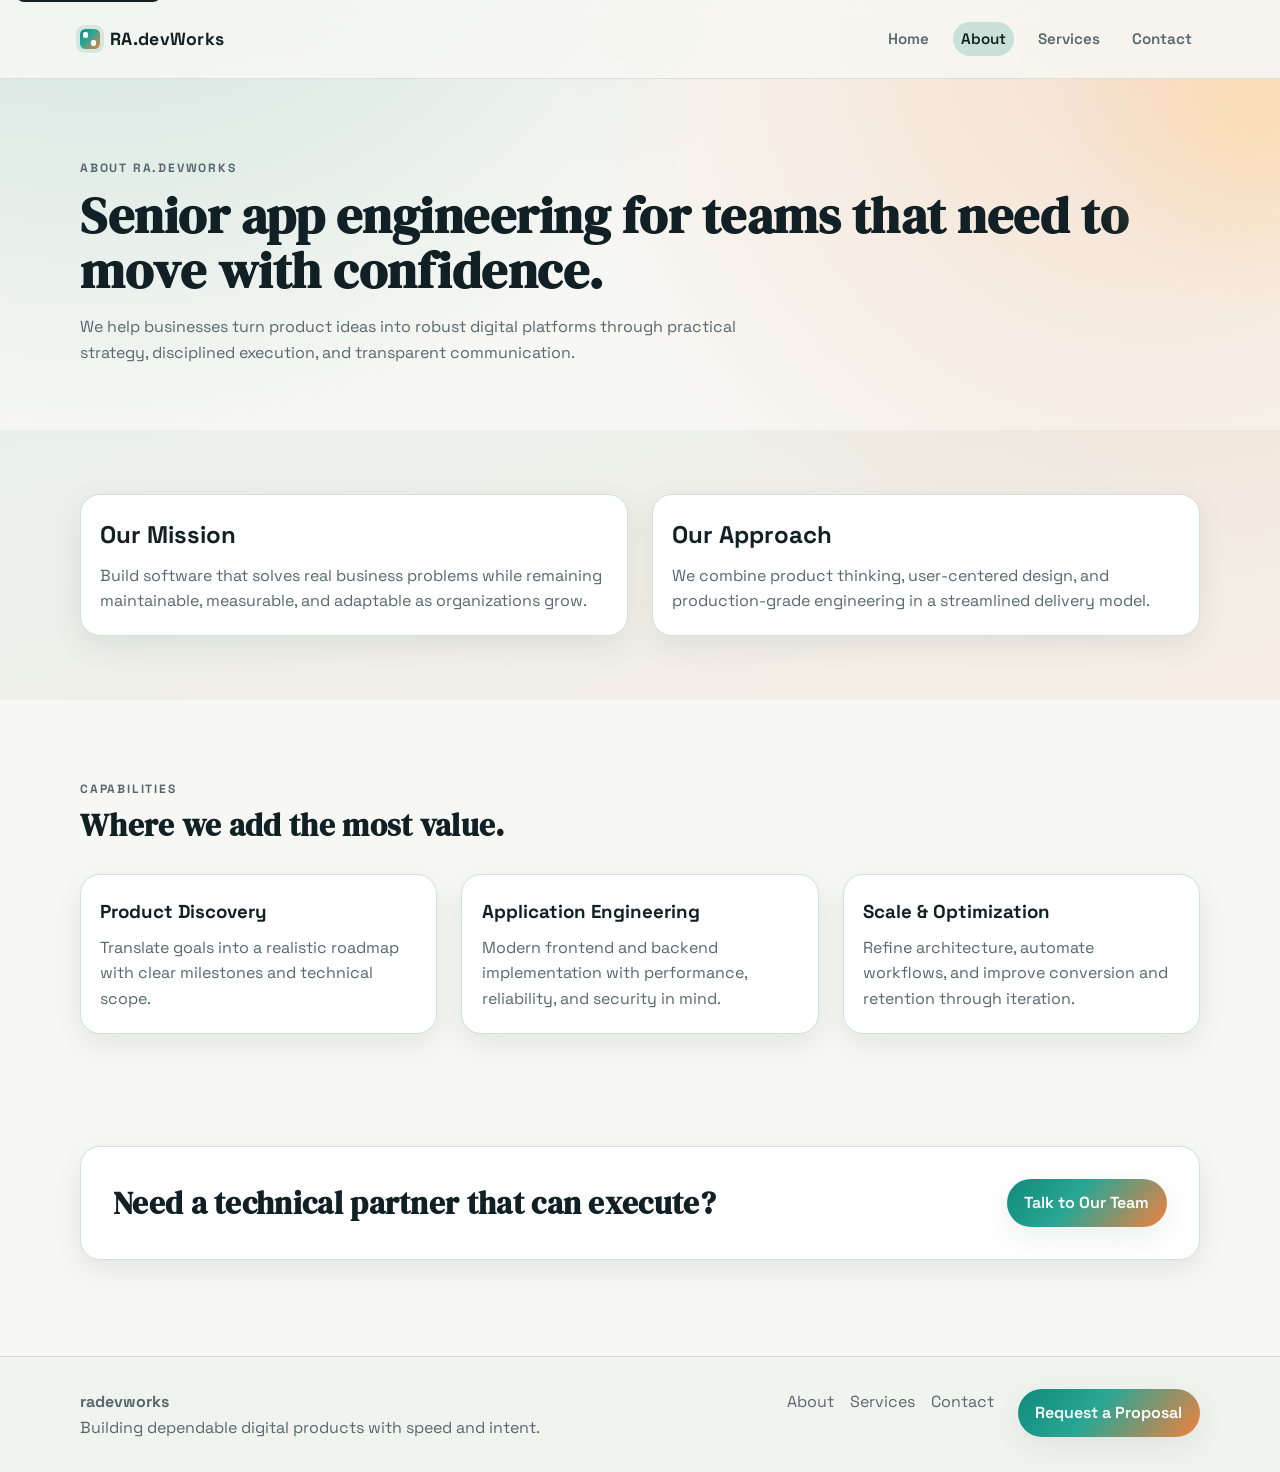
==== about.html @ 03292ce5 "Initial commit for RA.devWorks website" ====
<!doctype html>
<html lang="en">
  <head>
    <meta charset="UTF-8" />
    <meta name="viewport" content="width=device-width, initial-scale=1.0" />
    <meta
      name="description"
      content="Learn how RAdevWorks helps teams build and launch scalable digital products."
    />
    <title>About | RA.devWorks</title>
    <link rel="preconnect" href="https://fonts.googleapis.com" />
    <link rel="preconnect" href="https://fonts.gstatic.com" crossorigin />
    <link
      href="https://fonts.googleapis.com/css2?family=Space+Grotesk:wght@400;500;600;700&family=DM+Serif+Display:ital@0;1&display=swap"
      rel="stylesheet"
    />
    <link rel="stylesheet" href="styles.css" />
  </head>
  <body>
    <a class="skip-link" href="#main-content">Skip to content</a>

    <header class="site-header">
      <div class="container header-inner">
        <a href="index.html" class="brand" aria-label="RA.devWorks home">
          <span class="brand-icon" aria-hidden="true"></span>
          <span class="brand-text">RA.devWorks</span>
        </a>
        <button
          class="menu-toggle"
          aria-expanded="false"
          aria-controls="site-nav"
          aria-label="Toggle navigation"
        >
          <span></span>
          <span></span>
        </button>
        <nav id="site-nav" class="site-nav" aria-label="Main navigation">
          <a href="index.html" data-nav="index">Home</a>
          <a href="about.html" data-nav="about">About</a>
          <a href="services.html" data-nav="services">Services</a>
          <a href="contact.html" data-nav="contact">Contact</a>
        </nav>
      </div>
    </header>

    <main id="main-content">
      <section class="section hero hero-short">
        <div class="container">
          <div class="section-heading reveal">
            <p class="eyebrow">About RA.devWorks</p>
            <h1>
              Senior app engineering for teams that need to move with
              confidence.
            </h1>
            <p>
              We help businesses turn product ideas into robust digital
              platforms through practical strategy, disciplined execution, and
              transparent communication.
            </p>
          </div>
        </div>
      </section>

      <section class="section section-alt">
        <div class="container two-col">
          <article class="card reveal">
            <h2>Our Mission</h2>
            <p>
              Build software that solves real business problems while remaining
              maintainable, measurable, and adaptable as organizations grow.
            </p>
          </article>
          <article class="card reveal">
            <h2>Our Approach</h2>
            <p>
              We combine product thinking, user-centered design, and
              production-grade engineering in a streamlined delivery model.
            </p>
          </article>
        </div>
      </section>

      <section class="section">
        <div class="container">
          <div class="section-heading reveal">
            <p class="eyebrow">Capabilities</p>
            <h2>Where we add the most value.</h2>
          </div>
          <div class="card-grid">
            <article class="card reveal">
              <h3>Product Discovery</h3>
              <p>
                Translate goals into a realistic roadmap with clear milestones
                and technical scope.
              </p>
            </article>
            <article class="card reveal">
              <h3>Application Engineering</h3>
              <p>
                Modern frontend and backend implementation with performance,
                reliability, and security in mind.
              </p>
            </article>
            <article class="card reveal">
              <h3>Scale & Optimization</h3>
              <p>
                Refine architecture, automate workflows, and improve conversion
                and retention through iteration.
              </p>
            </article>
          </div>
        </div>
      </section>

      <section class="section section-accent">
        <div class="container cta-panel reveal">
          <h2>Need a technical partner that can execute?</h2>
          <a class="btn btn-primary" href="contact.html">Talk to Our Team</a>
        </div>
      </section>
    </main>

    <footer class="site-footer">
      <div class="container footer-grid">
        <div>
          <p class="footer-brand">radevworks</p>
          <p>Building dependable digital products with speed and intent.</p>
        </div>
        <nav aria-label="Footer">
          <a href="about.html">About</a>
          <a href="services.html">Services</a>
          <a href="contact.html">Contact</a>
        </nav>
        <a class="btn btn-primary footer-cta" href="contact.html"
          >Request a Proposal</a
        >
      </div>
    </footer>

    <script src="main.js"></script>
  </body>
</html>
---- styles.css ----
:root {
  --bg: #f7f7f3;
  --surface: #ffffff;
  --surface-soft: #eef5f3;
  --text: #102024;
  --muted: #55686f;
  --line: #d3dfdc;
  --brand-1: #0f8a7b;
  --brand-2: #f27f3d;
  --brand-3: #ffd58f;
  --brand-gradient: linear-gradient(130deg, #0f8a7b 0%, #29a695 42%, #f27f3d 100%);
  --display: "DM Serif Display", Georgia, serif;
  --body: "Space Grotesk", "Trebuchet MS", sans-serif;
  --radius-lg: 20px;
  --radius-md: 14px;
  --radius-sm: 10px;
  --shadow-soft: 0 10px 30px rgba(16, 32, 36, 0.08);
  --shadow-strong: 0 18px 46px rgba(16, 32, 36, 0.14);
  --max-width: 1120px;
  --space-1: 0.5rem;
  --space-2: 0.75rem;
  --space-3: 1rem;
  --space-4: 1.5rem;
  --space-5: 2rem;
  --space-6: 3rem;
  --space-7: 4rem;
  --space-8: 6rem;
  --ease: 240ms ease;
}

*,
*::before,
*::after {
  box-sizing: border-box;
}

html {
  scroll-behavior: smooth;
}

body {
  margin: 0;
  font-family: var(--body);
  color: var(--text);
  background: radial-gradient(circle at 8% -20%, rgba(15, 138, 123, 0.23), transparent 35%),
    radial-gradient(circle at 90% 2%, rgba(242, 127, 61, 0.2), transparent 32%),
    var(--bg);
  line-height: 1.6;
}

img {
  max-width: 100%;
  display: block;
}

a {
  color: inherit;
  text-decoration: none;
}

.container {
  width: min(100% - 2rem, var(--max-width));
  margin-inline: auto;
}

.skip-link {
  position: absolute;
  left: 1rem;
  top: -40px;
  background: var(--text);
  color: #fff;
  padding: 0.5rem 0.75rem;
  border-radius: 8px;
  z-index: 1000;
}

.skip-link:focus-visible {
  top: 12px;
}

.site-header {
  position: sticky;
  top: 0;
  z-index: 100;
  backdrop-filter: blur(8px);
  background-color: rgba(247, 247, 243, 0.86);
  border-bottom: 1px solid rgba(16, 32, 36, 0.1);
}

.header-inner {
  min-height: 78px;
  display: flex;
  align-items: center;
  justify-content: space-between;
  gap: var(--space-4);
}

.brand {
  display: inline-flex;
  align-items: center;
  gap: 0.65rem;
  font-weight: 700;
  letter-spacing: 0.02em;
}

.brand-icon {
  position: relative;
  width: 1.22rem;
  aspect-ratio: 1;
  border-radius: 0.34rem;
  background: var(--brand-gradient);
  box-shadow: 0 0 0 4px rgba(15, 138, 123, 0.15);
}

.brand-icon::before,
.brand-icon::after {
  content: "";
  position: absolute;
  width: 0.34rem;
  height: 0.34rem;
  border-radius: 0.12rem;
  background: #ffffff;
}

.brand-icon::before {
  left: 0.19rem;
  top: 0.19rem;
}

.brand-icon::after {
  right: 0.19rem;
  bottom: 0.19rem;
}

.brand-text {
  font-size: 1.1rem;
}

.site-nav {
  display: flex;
  align-items: center;
  gap: var(--space-3);
}

.site-nav a {
  font-weight: 600;
  font-size: 0.95rem;
  color: var(--muted);
  padding: 0.3rem 0.5rem;
  border-radius: 999px;
  transition: color var(--ease), background-color var(--ease);
}

.site-nav a:hover,
.site-nav a:focus-visible {
  color: var(--text);
  background: rgba(15, 138, 123, 0.12);
}

.site-nav a.active {
  color: var(--text);
  background: rgba(15, 138, 123, 0.2);
}

.menu-toggle {
  display: none;
  border: 1px solid var(--line);
  background: var(--surface);
  padding: 0.55rem 0.65rem;
  border-radius: var(--radius-sm);
  align-items: center;
  justify-content: center;
  flex-direction: column;
  gap: 5px;
}

.menu-toggle span {
  width: 18px;
  height: 2px;
  background: var(--text);
  border-radius: 2px;
}

.section {
  padding-block: var(--space-7);
}

.hero {
  position: relative;
  overflow: clip;
}

.hero::after {
  content: "";
  position: absolute;
  width: 450px;
  height: 450px;
  right: -210px;
  top: -200px;
  background: radial-gradient(circle at center, rgba(255, 213, 143, 0.48), transparent 65%);
  pointer-events: none;
}

.hero-grid {
  display: grid;
  gap: var(--space-5);
  align-items: center;
}

.hero-short {
  padding-block-end: var(--space-5);
}

.hero-copy h1,
.section-heading h1,
.section-heading h2,
.cta-panel h2 {
  margin: 0;
  font-family: var(--display);
  line-height: 1.08;
  letter-spacing: 0.01em;
}

.hero-copy h1 {
  font-size: clamp(2.1rem, 5vw, 4.2rem);
}

.section-heading h1 {
  font-size: clamp(1.85rem, 4vw, 3.2rem);
}

.section-heading h2,
.cta-panel h2 {
  font-size: clamp(1.45rem, 2.4vw, 2.3rem);
}

.hero-text,
.section-heading p {
  margin-top: 1rem;
  color: var(--muted);
  max-width: 66ch;
}

.eyebrow {
  margin: 0 0 0.6rem 0;
  text-transform: uppercase;
  letter-spacing: 0.15em;
  font-weight: 700;
  font-size: 0.75rem;
  color: #0d6f63;
}

.hero-actions {
  margin-top: var(--space-5);
  display: flex;
  flex-wrap: wrap;
  gap: var(--space-3);
}

.btn {
  display: inline-flex;
  align-items: center;
  justify-content: center;
  min-height: 44px;
  padding: 0.7rem 1.1rem;
  border-radius: 999px;
  font-weight: 600;
  border: 0;
  cursor: pointer;
  transition: transform var(--ease), box-shadow var(--ease), opacity var(--ease);
}

.btn:hover,
.btn:focus-visible {
  transform: translateY(-2px);
}

.btn-primary {
  color: #fff;
  background: var(--brand-gradient);
  box-shadow: var(--shadow-soft);
}

.btn-secondary {
  background: var(--surface);
  border: 1px solid var(--line);
}

.hero-panel {
  background: var(--surface);
  border: 1px solid var(--line);
  border-radius: var(--radius-lg);
  padding: var(--space-5);
  box-shadow: var(--shadow-soft);
}

.panel-title {
  margin: 0;
  font-weight: 700;
}

.metric-list {
  list-style: none;
  margin: 1.2rem 0 0;
  padding: 0;
  display: grid;
  gap: 1rem;
}

.metric-list li {
  display: flex;
  flex-direction: column;
  gap: 0.15rem;
}

.metric-list strong {
  font-size: 1.5rem;
  line-height: 1;
}

.metric-list span {
  color: var(--muted);
  font-size: 0.9rem;
}

.section-alt {
  background: linear-gradient(160deg, rgba(15, 138, 123, 0.06), rgba(242, 127, 61, 0.08));
}

.section-accent {
  padding-block: var(--space-6);
}

.section-heading {
  margin-bottom: var(--space-5);
}

.card-grid {
  display: grid;
  gap: var(--space-4);
  grid-template-columns: repeat(auto-fit, minmax(220px, 1fr));
}

.card,
.service-card {
  background: var(--surface);
  border: 1px solid var(--line);
  border-radius: var(--radius-lg);
  padding: 1.35rem 1.2rem;
  box-shadow: var(--shadow-soft);
}

.card h3,
.service-card h2,
.card h2 {
  margin: 0 0 0.5rem;
}

.card p,
.service-card p {
  margin: 0;
  color: var(--muted);
}

.two-col {
  display: grid;
  gap: var(--space-4);
}

.process-list {
  margin: 0;
  padding-left: 1.2rem;
  display: grid;
  gap: 0.85rem;
}

.process-list li {
  padding: 0.65rem 0.85rem;
  background: var(--surface);
  border: 1px solid var(--line);
  border-radius: var(--radius-md);
}

.trust-strip {
  background: var(--brand-gradient);
  color: #fff;
  border-radius: var(--radius-lg);
  padding: var(--space-4) var(--space-5);
  font-size: 1.08rem;
  font-weight: 600;
  box-shadow: var(--shadow-strong);
}

.trust-strip p {
  margin: 0;
}

.service-grid {
  display: grid;
  gap: var(--space-4);
  grid-template-columns: repeat(auto-fit, minmax(240px, 1fr));
}

.service-card ul {
  margin: 0.9rem 0 0;
  padding-left: 1.1rem;
  color: var(--muted);
}

.service-card li + li {
  margin-top: 0.4rem;
}

.cta-panel {
  background: var(--surface);
  border: 1px solid var(--line);
  border-radius: var(--radius-lg);
  padding: var(--space-5);
  box-shadow: var(--shadow-soft);
  display: flex;
  align-items: center;
  justify-content: space-between;
  gap: var(--space-4);
  flex-wrap: wrap;
}

.contact-layout {
  display: grid;
  gap: var(--space-4);
}

form {
  display: grid;
  gap: var(--space-3);
}

.field {
  display: grid;
  gap: 0.45rem;
}

label {
  font-weight: 600;
}

input,
textarea,
select {
  width: 100%;
  font: inherit;
  color: var(--text);
  border: 1px solid var(--line);
  border-radius: var(--radius-sm);
  padding: 0.7rem 0.85rem;
  background: var(--surface);
}

textarea {
  resize: vertical;
  min-height: 130px;
}

input:focus-visible,
textarea:focus-visible,
select:focus-visible,
.btn:focus-visible,
.menu-toggle:focus-visible,
.site-nav a:focus-visible {
  outline: 3px solid rgba(15, 138, 123, 0.36);
  outline-offset: 2px;
}

.field-error {
  margin: 0;
  min-height: 1.15rem;
  color: #b93d2d;
  font-size: 0.88rem;
}

.input-error {
  border-color: #b93d2d;
}

.form-status {
  margin: 0;
  min-height: 1.4rem;
  font-weight: 600;
}

.form-status.success {
  color: #106b35;
}

.contact-tips {
  margin-top: 0.8rem;
  padding-left: 1.2rem;
  color: var(--muted);
}

.contact-tips li + li {
  margin-top: 0.45rem;
}

.site-footer {
  border-top: 1px solid rgba(16, 32, 36, 0.12);
  margin-top: var(--space-6);
  padding-block: var(--space-5);
  background: #f1f3ef;
}

.footer-grid {
  display: grid;
  gap: var(--space-4);
  align-items: start;
}

.footer-brand {
  margin: 0 0 0.45rem;
  font-weight: 700;
}

.site-footer p {
  margin: 0;
  color: var(--muted);
}

.site-footer nav {
  display: flex;
  flex-wrap: wrap;
  gap: var(--space-3);
}

.site-footer nav a {
  color: var(--muted);
}

.site-footer nav a:hover,
.site-footer nav a:focus-visible {
  color: var(--text);
}

.reveal {
  opacity: 0;
  transform: translateY(14px);
  transition: opacity 520ms ease, transform 520ms ease;
}

.reveal.visible {
  opacity: 1;
  transform: translateY(0);
}

@media (min-width: 760px) {
  .hero-grid {
    grid-template-columns: 1.3fr 0.9fr;
  }

  .two-col {
    grid-template-columns: repeat(2, minmax(0, 1fr));
  }

  .footer-grid {
    grid-template-columns: 1.3fr auto auto;
    justify-content: space-between;
  }

  .contact-layout {
    grid-template-columns: 1.25fr 0.75fr;
  }
}

@media (max-width: 759px) {
  .menu-toggle {
    display: inline-flex;
  }

  .site-nav {
    position: absolute;
    top: 78px;
    left: 0;
    right: 0;
    background: var(--surface);
    border-bottom: 1px solid var(--line);
    box-shadow: var(--shadow-soft);
    display: none;
    flex-direction: column;
    align-items: flex-start;
    padding: 1rem;
  }

  .site-nav.open {
    display: flex;
  }

  .site-nav a {
    width: 100%;
    padding: 0.55rem 0.5rem;
  }
}

@media (prefers-reduced-motion: reduce) {
  html {
    scroll-behavior: auto;
  }

  *,
  *::before,
  *::after {
    transition: none !important;
    animation: none !important;
  }

  .reveal {
    opacity: 1;
    transform: none;
  }
}
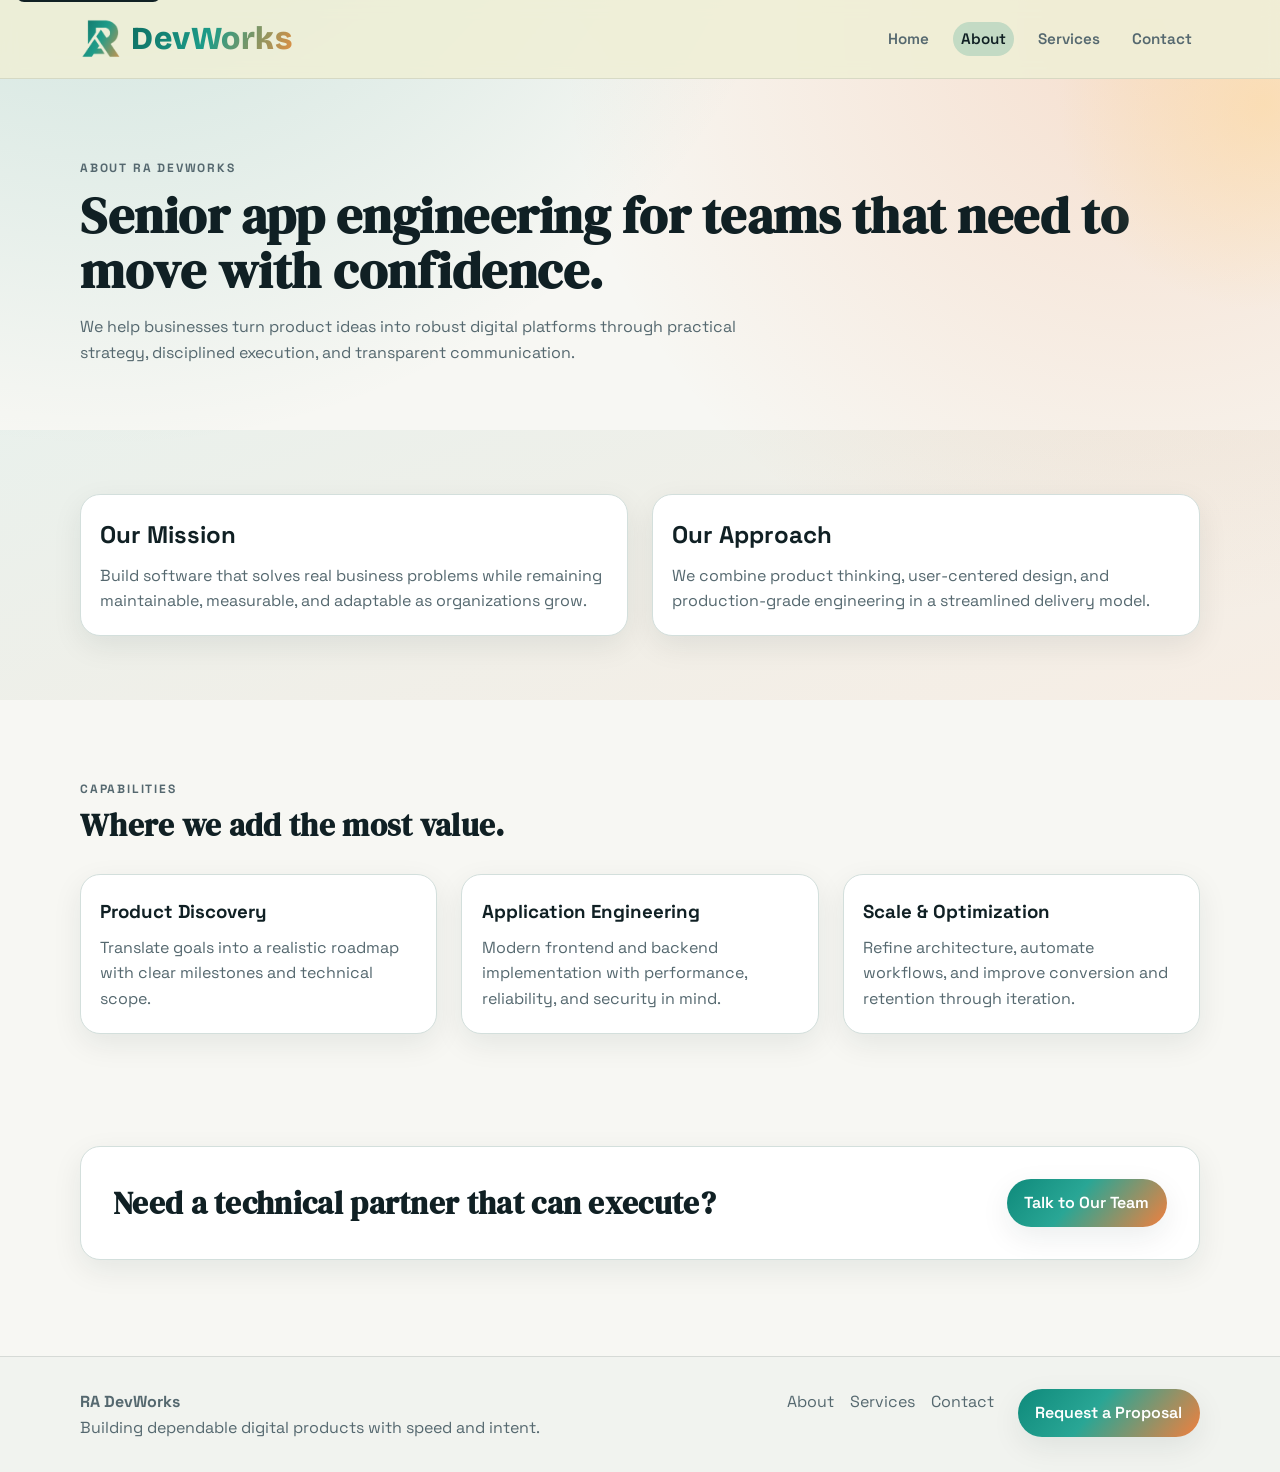
==== commit 3e8604ef: "Changes to logo and polishing work" ====
--- a/about.html
+++ b/about.html
@@ -5,13 +5,13 @@
     <meta name="viewport" content="width=device-width, initial-scale=1.0" />
     <meta
       name="description"
-      content="Learn how RAdevWorks helps teams build and launch scalable digital products."
+      content="Learn how RA DevWorks helps teams build and launch scalable digital products."
     />
-    <title>About | RA.devWorks</title>
+    <title>About | RA DevWorks</title>
     <link rel="preconnect" href="https://fonts.googleapis.com" />
     <link rel="preconnect" href="https://fonts.gstatic.com" crossorigin />
     <link
-      href="https://fonts.googleapis.com/css2?family=Space+Grotesk:wght@400;500;600;700&family=DM+Serif+Display:ital@0;1&display=swap"
+      href="https://fonts.googleapis.com/css2?family=Space+Grotesk:wght@400;500;600;700&family=DM+Serif+Display:ital@0;1&family=Bricolage+Grotesque:wght@700;800&display=swap"
       rel="stylesheet"
     />
     <link rel="stylesheet" href="styles.css" />
@@ -21,9 +21,9 @@
 
     <header class="site-header">
       <div class="container header-inner">
-        <a href="index.html" class="brand" aria-label="RA.devWorks home">
-          <span class="brand-icon" aria-hidden="true"></span>
-          <span class="brand-text">RA.devWorks</span>
+        <a href="index.html" class="brand" aria-label="RA DevWorks home">
+          <span class="brand-logo-image" aria-hidden="true"></span>
+          <span class="brand-text">DevWorks</span>
         </a>
         <button
           class="menu-toggle"
@@ -47,7 +47,7 @@
       <section class="section hero hero-short">
         <div class="container">
           <div class="section-heading reveal">
-            <p class="eyebrow">About RA.devWorks</p>
+            <p class="eyebrow">About RA DevWorks</p>
             <h1>
               Senior app engineering for teams that need to move with
               confidence.
@@ -123,7 +123,7 @@
     <footer class="site-footer">
       <div class="container footer-grid">
         <div>
-          <p class="footer-brand">radevworks</p>
+          <p class="footer-brand">RA DevWorks</p>
           <p>Building dependable digital products with speed and intent.</p>
         </div>
         <nav aria-label="Footer">
--- a/styles.css
+++ b/styles.css
@@ -8,7 +8,22 @@
   --brand-1: #0f8a7b;
   --brand-2: #f27f3d;
   --brand-3: #ffd58f;
-  --brand-gradient: linear-gradient(130deg, #0f8a7b 0%, #29a695 42%, #f27f3d 100%);
+  --brand-logo-color: #0f7f78;
+  --brand-text-solid: #0e4f4d;
+  --brand-text-gradient: linear-gradient(
+    118deg,
+    #0d6f63 0%,
+    #1d9c89 48%,
+    #e38f42 100%
+  );
+  --brand-gradient: linear-gradient(
+    130deg,
+    #0f8a7b 0%,
+    #29a695 42%,
+    #f27f3d 100%
+  );
+  --brand-type:
+    "Bricolage Grotesque", "Space Grotesk", "Trebuchet MS", sans-serif;
   --display: "DM Serif Display", Georgia, serif;
   --body: "Space Grotesk", "Trebuchet MS", sans-serif;
   --radius-lg: 20px;
@@ -42,7 +57,12 @@
   margin: 0;
   font-family: var(--body);
   color: var(--text);
-  background: radial-gradient(circle at 8% -20%, rgba(15, 138, 123, 0.23), transparent 35%),
+  background:
+    radial-gradient(
+      circle at 8% -20%,
+      rgba(15, 138, 123, 0.23),
+      transparent 35%
+    ),
     radial-gradient(circle at 90% 2%, rgba(242, 127, 61, 0.2), transparent 32%),
     var(--bg);
   line-height: 1.6;
@@ -83,7 +103,7 @@
   top: 0;
   z-index: 100;
   backdrop-filter: blur(8px);
-  background-color: rgba(247, 247, 243, 0.86);
+  background-color: rgba(239, 239, 213, 0.86);
   border-bottom: 1px solid rgba(16, 32, 36, 0.1);
 }
 
@@ -98,7 +118,7 @@
 .brand {
   display: inline-flex;
   align-items: center;
-  gap: 0.65rem;
+  gap: 0.42rem;
   font-weight: 700;
   letter-spacing: 0.02em;
 }
@@ -133,7 +153,50 @@
 }
 
 .brand-text {
-  font-size: 1.1rem;
+  font-family: var(--brand-type);
+  font-size: 1.55rem;
+  font-weight: 800;
+  line-height: 1;
+  color: var(--brand-text-solid);
+  letter-spacing: 0.015em;
+  margin-inline-start: 0.08rem;
+  margin-inline-end: 0;
+}
+
+.brand-logo-image {
+  width: 2.7rem;
+  height: 2.7rem;
+  display: inline-block;
+  flex: 0 0 auto;
+  border-radius: 0;
+  background: var(--brand-text-gradient);
+  -webkit-mask-image: url("assets/logo-transparent.png");
+  -webkit-mask-repeat: no-repeat;
+  -webkit-mask-position: center;
+  -webkit-mask-size: contain;
+  mask-image: url("assets/logo-transparent.png");
+  mask-repeat: no-repeat;
+  mask-position: center;
+  mask-size: contain;
+  filter: drop-shadow(0 2px 6px rgba(15, 138, 123, 0.22));
+}
+
+@supports not ((-webkit-mask-image: url("")) or (mask-image: url(""))) {
+  .brand-logo-image {
+    background: transparent url("assets/logo-transparent.png") center / contain
+      no-repeat;
+    filter: none;
+  }
+}
+
+@supports (-webkit-background-clip: text) or (background-clip: text) {
+  .brand-text {
+    background: var(--brand-text-gradient);
+    -webkit-background-clip: text;
+    background-clip: text;
+    color: transparent;
+    font-size: xx-large;
+  }
 }
 
 .site-nav {
@@ -148,7 +211,9 @@
   color: var(--muted);
   padding: 0.3rem 0.5rem;
   border-radius: 999px;
-  transition: color var(--ease), background-color var(--ease);
+  transition:
+    color var(--ease),
+    background-color var(--ease);
 }
 
 .site-nav a:hover,
@@ -197,7 +262,11 @@
   height: 450px;
   right: -210px;
   top: -200px;
-  background: radial-gradient(circle at center, rgba(255, 213, 143, 0.48), transparent 65%);
+  background: radial-gradient(
+    circle at center,
+    rgba(255, 213, 143, 0.48),
+    transparent 65%
+  );
   pointer-events: none;
 }
 
@@ -223,6 +292,13 @@
 
 .hero-copy h1 {
   font-size: clamp(2.1rem, 5vw, 4.2rem);
+}
+
+.hero-logo {
+  width: clamp(140px, 22vw, 220px);
+  height: auto;
+  margin: 0 0 1rem;
+  filter: drop-shadow(0 10px 18px rgba(16, 32, 36, 0.12));
 }
 
 .section-heading h1 {
@@ -267,7 +343,10 @@
   font-weight: 600;
   border: 0;
   cursor: pointer;
-  transition: transform var(--ease), box-shadow var(--ease), opacity var(--ease);
+  transition:
+    transform var(--ease),
+    box-shadow var(--ease),
+    opacity var(--ease);
 }
 
 .btn:hover,
@@ -324,7 +403,11 @@
 }
 
 .section-alt {
-  background: linear-gradient(160deg, rgba(15, 138, 123, 0.06), rgba(242, 127, 61, 0.08));
+  background: linear-gradient(
+    160deg,
+    rgba(15, 138, 123, 0.06),
+    rgba(242, 127, 61, 0.08)
+  );
 }
 
 .section-accent {
@@ -542,7 +625,9 @@
 .reveal {
   opacity: 0;
   transform: translateY(14px);
-  transition: opacity 520ms ease, transform 520ms ease;
+  transition:
+    opacity 520ms ease,
+    transform 520ms ease;
 }
 
 .reveal.visible {
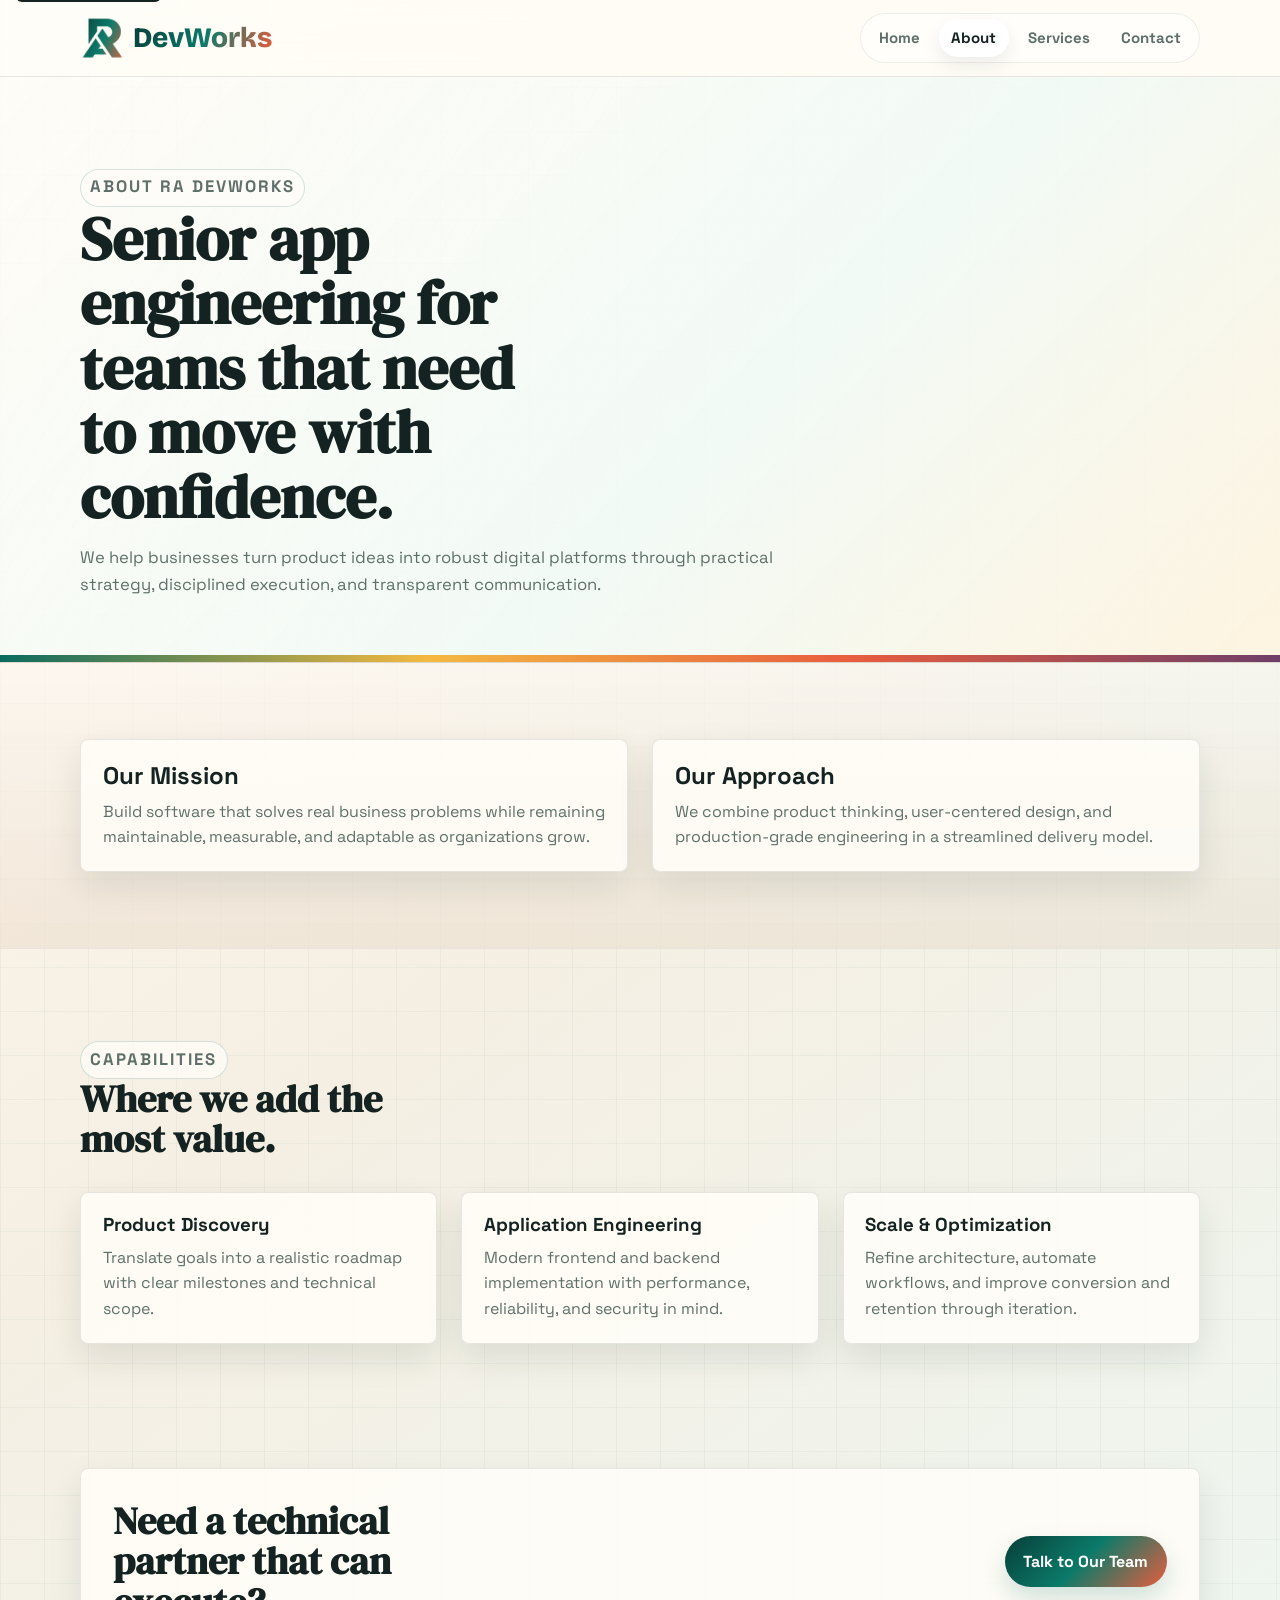
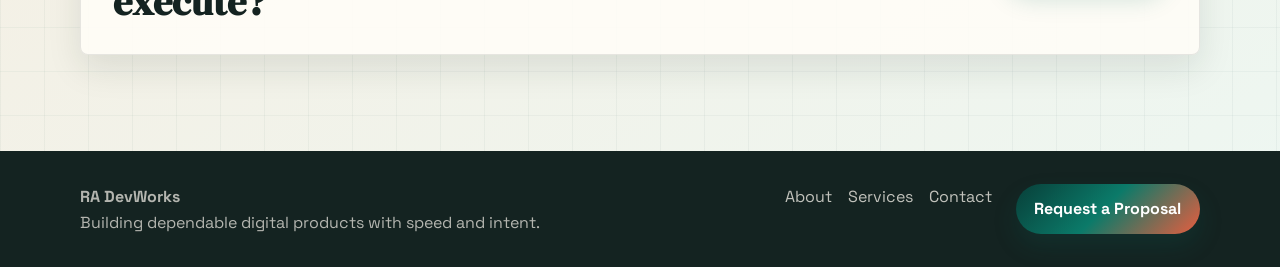
==== commit ea470133: "Changes to contact form to send emails and theme change" ====
--- a/about.html
+++ b/about.html
@@ -8,6 +8,9 @@
       content="Learn how RA DevWorks helps teams build and launch scalable digital products."
     />
     <title>About | RA DevWorks</title>
+    <link rel="icon" type="image/png" href="assets/logo-transparent.png" />
+    <link rel="apple-touch-icon" href="assets/logo-transparent.png" />
+    <meta name="theme-color" content="#0b4f4a" />
     <link rel="preconnect" href="https://fonts.googleapis.com" />
     <link rel="preconnect" href="https://fonts.gstatic.com" crossorigin />
     <link
--- a/styles.css
+++ b/styles.css
@@ -1,36 +1,30 @@
 :root {
-  --bg: #f7f7f3;
-  --surface: #ffffff;
-  --surface-soft: #eef5f3;
-  --text: #102024;
-  --muted: #55686f;
-  --line: #d3dfdc;
-  --brand-1: #0f8a7b;
-  --brand-2: #f27f3d;
-  --brand-3: #ffd58f;
-  --brand-logo-color: #0f7f78;
-  --brand-text-solid: #0e4f4d;
-  --brand-text-gradient: linear-gradient(
-    118deg,
-    #0d6f63 0%,
-    #1d9c89 48%,
-    #e38f42 100%
-  );
-  --brand-gradient: linear-gradient(
-    130deg,
-    #0f8a7b 0%,
-    #29a695 42%,
-    #f27f3d 100%
-  );
-  --brand-type:
-    "Bricolage Grotesque", "Space Grotesk", "Trebuchet MS", sans-serif;
+  --bg: #f8f4ed;
+  --bg-strong: #efe6d7;
+  --surface: #fffdf8;
+  --surface-tint: #f2fbf7;
+  --ink: #142321;
+  --muted: #5f706a;
+  --line: #ddd2c0;
+  --line-strong: #c7b899;
+  --brand: #0b6b5f;
+  --brand-dark: #083f39;
+  --coral: #e85d3f;
+  --gold: #f4b942;
+  --plum: #6f3e68;
+  --sea: #3bb8a4;
+  --brand-logo-color: #0b6b5f;
+  --brand-text-solid: #083f39;
+  --brand-text-gradient: linear-gradient(115deg, #083f39 0%, #0b7a69 52%, #e85d3f 100%);
+  --brand-gradient: linear-gradient(135deg, #083f39 0%, #0b7a69 48%, #e85d3f 100%);
   --display: "DM Serif Display", Georgia, serif;
   --body: "Space Grotesk", "Trebuchet MS", sans-serif;
-  --radius-lg: 20px;
-  --radius-md: 14px;
-  --radius-sm: 10px;
-  --shadow-soft: 0 10px 30px rgba(16, 32, 36, 0.08);
-  --shadow-strong: 0 18px 46px rgba(16, 32, 36, 0.14);
+  --brand-type: "Bricolage Grotesque", "Space Grotesk", "Trebuchet MS", sans-serif;
+  --radius-lg: 8px;
+  --radius-md: 8px;
+  --radius-sm: 6px;
+  --shadow-soft: 0 14px 34px rgba(20, 35, 33, 0.1);
+  --shadow-strong: 0 20px 54px rgba(20, 35, 33, 0.18);
   --max-width: 1120px;
   --space-1: 0.5rem;
   --space-2: 0.75rem;
@@ -38,9 +32,8 @@
   --space-4: 1.5rem;
   --space-5: 2rem;
   --space-6: 3rem;
-  --space-7: 4rem;
-  --space-8: 6rem;
-  --ease: 240ms ease;
+  --space-7: 4.75rem;
+  --ease: 220ms ease;
 }
 
 *,
@@ -56,15 +49,12 @@
 body {
   margin: 0;
   font-family: var(--body);
-  color: var(--text);
+  color: var(--ink);
   background:
-    radial-gradient(
-      circle at 8% -20%,
-      rgba(15, 138, 123, 0.23),
-      transparent 35%
-    ),
-    radial-gradient(circle at 90% 2%, rgba(242, 127, 61, 0.2), transparent 32%),
-    var(--bg);
+    linear-gradient(90deg, rgba(8, 63, 57, 0.045) 1px, transparent 1px),
+    linear-gradient(0deg, rgba(8, 63, 57, 0.04) 1px, transparent 1px),
+    linear-gradient(145deg, #fffaf1 0%, #f5efe3 48%, #edf7f2 100%);
+  background-size: 44px 44px, 44px 44px, auto;
   line-height: 1.6;
 }
 
@@ -87,11 +77,11 @@
   position: absolute;
   left: 1rem;
   top: -40px;
-  background: var(--text);
+  z-index: 1000;
+  padding: 0.5rem 0.75rem;
+  border-radius: var(--radius-sm);
+  background: var(--ink);
   color: #fff;
-  padding: 0.5rem 0.75rem;
-  border-radius: 8px;
-  z-index: 1000;
 }
 
 .skip-link:focus-visible {
@@ -102,13 +92,13 @@
   position: sticky;
   top: 0;
   z-index: 100;
-  backdrop-filter: blur(8px);
-  background-color: rgba(239, 239, 213, 0.86);
-  border-bottom: 1px solid rgba(16, 32, 36, 0.1);
+  border-bottom: 1px solid rgba(20, 35, 33, 0.1);
+  background: rgba(255, 253, 248, 0.88);
+  backdrop-filter: blur(14px);
 }
 
 .header-inner {
-  min-height: 78px;
+  min-height: 76px;
   display: flex;
   align-items: center;
   justify-content: space-between;
@@ -118,58 +108,17 @@
 .brand {
   display: inline-flex;
   align-items: center;
-  gap: 0.42rem;
-  font-weight: 700;
-  letter-spacing: 0.02em;
-}
-
-.brand-icon {
-  position: relative;
-  width: 1.22rem;
-  aspect-ratio: 1;
-  border-radius: 0.34rem;
-  background: var(--brand-gradient);
-  box-shadow: 0 0 0 4px rgba(15, 138, 123, 0.15);
-}
-
-.brand-icon::before,
-.brand-icon::after {
-  content: "";
-  position: absolute;
-  width: 0.34rem;
-  height: 0.34rem;
-  border-radius: 0.12rem;
-  background: #ffffff;
-}
-
-.brand-icon::before {
-  left: 0.19rem;
-  top: 0.19rem;
-}
-
-.brand-icon::after {
-  right: 0.19rem;
-  bottom: 0.19rem;
-}
-
-.brand-text {
-  font-family: var(--brand-type);
-  font-size: 1.55rem;
-  font-weight: 800;
-  line-height: 1;
-  color: var(--brand-text-solid);
-  letter-spacing: 0.015em;
-  margin-inline-start: 0.08rem;
-  margin-inline-end: 0;
+  gap: 0.48rem;
+  font-weight: 800;
 }
 
 .brand-logo-image {
-  width: 2.7rem;
-  height: 2.7rem;
+  width: 2.85rem;
+  height: 2.85rem;
   display: inline-block;
   flex: 0 0 auto;
-  border-radius: 0;
   background: var(--brand-text-gradient);
+  filter: drop-shadow(0 8px 12px rgba(11, 107, 95, 0.18));
   -webkit-mask-image: url("assets/logo-transparent.png");
   -webkit-mask-repeat: no-repeat;
   -webkit-mask-position: center;
@@ -178,15 +127,20 @@
   mask-repeat: no-repeat;
   mask-position: center;
   mask-size: contain;
-  filter: drop-shadow(0 2px 6px rgba(15, 138, 123, 0.22));
 }
 
 @supports not ((-webkit-mask-image: url("")) or (mask-image: url(""))) {
   .brand-logo-image {
-    background: transparent url("assets/logo-transparent.png") center / contain
-      no-repeat;
+    background: transparent url("assets/logo-transparent.png") center / contain no-repeat;
     filter: none;
   }
+}
+
+.brand-text {
+  font-family: var(--brand-type);
+  font-size: clamp(1.35rem, 2.2vw, 1.85rem);
+  line-height: 1;
+  color: var(--brand-text-solid);
 }
 
 @supports (-webkit-background-clip: text) or (background-clip: text) {
@@ -195,44 +149,47 @@
     -webkit-background-clip: text;
     background-clip: text;
     color: transparent;
-    font-size: xx-large;
   }
 }
 
 .site-nav {
   display: flex;
   align-items: center;
-  gap: var(--space-3);
+  gap: 0.4rem;
+  padding: 0.35rem;
+  border: 1px solid rgba(20, 35, 33, 0.08);
+  border-radius: 999px;
+  background: rgba(255, 255, 255, 0.6);
 }
 
 .site-nav a {
-  font-weight: 600;
-  font-size: 0.95rem;
+  padding: 0.42rem 0.78rem;
+  border-radius: 999px;
   color: var(--muted);
-  padding: 0.3rem 0.5rem;
-  border-radius: 999px;
+  font-size: 0.94rem;
+  font-weight: 700;
   transition:
     color var(--ease),
-    background-color var(--ease);
+    background var(--ease),
+    box-shadow var(--ease);
 }
 
 .site-nav a:hover,
-.site-nav a:focus-visible {
-  color: var(--text);
-  background: rgba(15, 138, 123, 0.12);
-}
-
+.site-nav a:focus-visible,
 .site-nav a.active {
-  color: var(--text);
-  background: rgba(15, 138, 123, 0.2);
+  color: var(--ink);
+  background: #ffffff;
+  box-shadow: 0 8px 18px rgba(20, 35, 33, 0.08);
 }
 
 .menu-toggle {
   display: none;
+  width: 44px;
+  height: 44px;
   border: 1px solid var(--line);
+  border-radius: var(--radius-sm);
   background: var(--surface);
-  padding: 0.55rem 0.65rem;
-  border-radius: var(--radius-sm);
+  cursor: pointer;
   align-items: center;
   justify-content: center;
   flex-direction: column;
@@ -240,10 +197,10 @@
 }
 
 .menu-toggle span {
-  width: 18px;
+  width: 19px;
   height: 2px;
-  background: var(--text);
   border-radius: 2px;
+  background: var(--ink);
 }
 
 .section {
@@ -253,26 +210,22 @@
 .hero {
   position: relative;
   overflow: clip;
-}
-
-.hero::after {
+  background:
+    linear-gradient(135deg, rgba(255, 253, 248, 0.86) 0%, rgba(242, 251, 247, 0.9) 58%, rgba(255, 244, 224, 0.92) 100%),
+    repeating-linear-gradient(120deg, rgba(11, 107, 95, 0.07) 0 1px, transparent 1px 18px);
+}
+
+.hero::before {
   content: "";
   position: absolute;
-  width: 450px;
-  height: 450px;
-  right: -210px;
-  top: -200px;
-  background: radial-gradient(
-    circle at center,
-    rgba(255, 213, 143, 0.48),
-    transparent 65%
-  );
-  pointer-events: none;
+  inset: auto 0 0;
+  height: 7px;
+  background: linear-gradient(90deg, var(--brand), var(--gold), var(--coral), var(--plum));
 }
 
 .hero-grid {
   display: grid;
-  gap: var(--space-5);
+  gap: var(--space-6);
   align-items: center;
 }
 
@@ -286,44 +239,46 @@
 .cta-panel h2 {
   margin: 0;
   font-family: var(--display);
-  line-height: 1.08;
-  letter-spacing: 0.01em;
+  line-height: 1.05;
+  letter-spacing: 0;
 }
 
 .hero-copy h1 {
-  font-size: clamp(2.1rem, 5vw, 4.2rem);
-}
-
-.hero-logo {
-  width: clamp(140px, 22vw, 220px);
-  height: auto;
-  margin: 0 0 1rem;
-  filter: drop-shadow(0 10px 18px rgba(16, 32, 36, 0.12));
+  max-width: 12ch;
+  font-size: clamp(2.6rem, 6vw, 5.4rem);
 }
 
 .section-heading h1 {
-  font-size: clamp(1.85rem, 4vw, 3.2rem);
+  max-width: 14ch;
+  font-size: clamp(2.1rem, 4.8vw, 4rem);
 }
 
 .section-heading h2,
 .cta-panel h2 {
-  font-size: clamp(1.45rem, 2.4vw, 2.3rem);
+  max-width: 17ch;
+  font-size: clamp(1.65rem, 3vw, 2.7rem);
 }
 
 .hero-text,
 .section-heading p {
-  margin-top: 1rem;
+  max-width: 64ch;
+  margin: 1rem 0 0;
   color: var(--muted);
-  max-width: 66ch;
+  font-size: 1.04rem;
 }
 
 .eyebrow {
-  margin: 0 0 0.6rem 0;
+  width: fit-content;
+  margin: 0 0 0.75rem;
+  padding: 0.28rem 0.58rem;
+  border: 1px solid rgba(11, 107, 95, 0.18);
+  border-radius: 999px;
+  background: rgba(255, 253, 248, 0.75);
+  color: var(--brand-dark);
   text-transform: uppercase;
-  letter-spacing: 0.15em;
-  font-weight: 700;
-  font-size: 0.75rem;
-  color: #0d6f63;
+  letter-spacing: 0.12em;
+  font-size: 0.72rem;
+  font-weight: 800;
 }
 
 .hero-actions {
@@ -335,18 +290,19 @@
 
 .btn {
   display: inline-flex;
+  min-height: 46px;
   align-items: center;
   justify-content: center;
-  min-height: 44px;
-  padding: 0.7rem 1.1rem;
+  padding: 0.78rem 1.16rem;
+  border: 0;
   border-radius: 999px;
-  font-weight: 600;
-  border: 0;
   cursor: pointer;
+  font: inherit;
+  font-weight: 800;
   transition:
     transform var(--ease),
     box-shadow var(--ease),
-    opacity var(--ease);
+    background var(--ease);
 }
 
 .btn:hover,
@@ -357,57 +313,111 @@
 .btn-primary {
   color: #fff;
   background: var(--brand-gradient);
-  box-shadow: var(--shadow-soft);
+  box-shadow: 0 12px 24px rgba(11, 107, 95, 0.18);
 }
 
 .btn-secondary {
-  background: var(--surface);
   border: 1px solid var(--line);
+  color: var(--brand-dark);
+  background: rgba(255, 253, 248, 0.85);
 }
 
 .hero-panel {
-  background: var(--surface);
-  border: 1px solid var(--line);
+  position: relative;
+  overflow: hidden;
+  border: 1px solid rgba(20, 35, 33, 0.12);
   border-radius: var(--radius-lg);
-  padding: var(--space-5);
-  box-shadow: var(--shadow-soft);
+  background: #102421;
+  color: #f8f4ed;
+  box-shadow: var(--shadow-strong);
+}
+
+.panel-header {
+  display: flex;
+  gap: 0.45rem;
+  padding: 1rem 1.1rem;
+  border-bottom: 1px solid rgba(255, 255, 255, 0.1);
+  background: rgba(255, 255, 255, 0.05);
+}
+
+.panel-header span {
+  width: 0.7rem;
+  height: 0.7rem;
+  border-radius: 999px;
+  background: var(--coral);
+}
+
+.panel-header span:nth-child(2) {
+  background: var(--gold);
+}
+
+.panel-header span:nth-child(3) {
+  background: var(--sea);
 }
 
 .panel-title {
   margin: 0;
-  font-weight: 700;
+  padding: 1.2rem 1.2rem 0;
+  font-weight: 800;
+}
+
+.panel-screen {
+  margin: 1rem 1.2rem 0;
+  display: grid;
+  gap: 0.55rem;
+}
+
+.panel-row {
+  display: flex;
+  align-items: center;
+  justify-content: space-between;
+  gap: 1rem;
+  padding: 0.78rem 0.85rem;
+  border: 1px solid rgba(255, 255, 255, 0.1);
+  border-radius: var(--radius-sm);
+  background: rgba(255, 255, 255, 0.06);
+  color: rgba(248, 244, 237, 0.76);
+}
+
+.panel-row strong {
+  color: #fff;
+  font-size: 0.9rem;
 }
 
 .metric-list {
   list-style: none;
   margin: 1.2rem 0 0;
-  padding: 0;
-  display: grid;
-  gap: 1rem;
+  padding: 1.1rem 1.2rem 1.2rem;
+  display: grid;
+  grid-template-columns: repeat(3, minmax(0, 1fr));
+  gap: 0.8rem;
+  border-top: 1px solid rgba(255, 255, 255, 0.1);
 }
 
 .metric-list li {
-  display: flex;
-  flex-direction: column;
-  gap: 0.15rem;
+  min-width: 0;
 }
 
 .metric-list strong {
-  font-size: 1.5rem;
+  display: block;
+  color: #fff;
+  font-size: clamp(1.25rem, 3vw, 1.7rem);
   line-height: 1;
 }
 
 .metric-list span {
-  color: var(--muted);
-  font-size: 0.9rem;
+  display: block;
+  margin-top: 0.3rem;
+  color: rgba(248, 244, 237, 0.68);
+  font-size: 0.78rem;
+  line-height: 1.35;
 }
 
 .section-alt {
-  background: linear-gradient(
-    160deg,
-    rgba(15, 138, 123, 0.06),
-    rgba(242, 127, 61, 0.08)
-  );
+  background:
+    linear-gradient(180deg, rgba(255, 253, 248, 0.68), rgba(239, 230, 215, 0.7)),
+    linear-gradient(90deg, rgba(232, 93, 63, 0.08), rgba(11, 107, 95, 0.08));
+  border-block: 1px solid rgba(20, 35, 33, 0.08);
 }
 
 .section-accent {
@@ -418,25 +428,32 @@
   margin-bottom: var(--space-5);
 }
 
-.card-grid {
+.card-grid,
+.service-grid {
   display: grid;
   gap: var(--space-4);
-  grid-template-columns: repeat(auto-fit, minmax(220px, 1fr));
+  grid-template-columns: repeat(auto-fit, minmax(230px, 1fr));
+}
+
+.card,
+.service-card,
+.cta-panel {
+  border: 1px solid rgba(20, 35, 33, 0.1);
+  border-radius: var(--radius-lg);
+  background: rgba(255, 253, 248, 0.88);
+  box-shadow: var(--shadow-soft);
 }
 
 .card,
 .service-card {
-  background: var(--surface);
-  border: 1px solid var(--line);
-  border-radius: var(--radius-lg);
-  padding: 1.35rem 1.2rem;
-  box-shadow: var(--shadow-soft);
+  padding: 1.35rem;
 }
 
 .card h3,
 .service-card h2,
 .card h2 {
-  margin: 0 0 0.5rem;
+  margin: 0 0 0.55rem;
+  line-height: 1.16;
 }
 
 .card p,
@@ -452,25 +469,40 @@
 
 .process-list {
   margin: 0;
-  padding-left: 1.2rem;
+  padding: 0;
+  list-style: none;
+  counter-reset: process;
   display: grid;
   gap: 0.85rem;
 }
 
 .process-list li {
-  padding: 0.65rem 0.85rem;
-  background: var(--surface);
-  border: 1px solid var(--line);
-  border-radius: var(--radius-md);
+  counter-increment: process;
+  position: relative;
+  padding: 1rem 1rem 1rem 3.6rem;
+  border: 1px solid rgba(20, 35, 33, 0.1);
+  border-radius: var(--radius-lg);
+  background: rgba(255, 253, 248, 0.88);
+}
+
+.process-list li::before {
+  content: counter(process, decimal-leading-zero);
+  position: absolute;
+  left: 1rem;
+  top: 1rem;
+  color: var(--coral);
+  font-weight: 800;
 }
 
 .trust-strip {
-  background: var(--brand-gradient);
+  padding: var(--space-4) var(--space-5);
+  border-radius: var(--radius-lg);
+  background:
+    linear-gradient(135deg, rgba(8, 63, 57, 0.96), rgba(11, 107, 95, 0.95)),
+    linear-gradient(90deg, rgba(244, 185, 66, 0.18), rgba(232, 93, 63, 0.18));
   color: #fff;
-  border-radius: var(--radius-lg);
-  padding: var(--space-4) var(--space-5);
   font-size: 1.08rem;
-  font-weight: 600;
+  font-weight: 800;
   box-shadow: var(--shadow-strong);
 }
 
@@ -478,28 +510,18 @@
   margin: 0;
 }
 
-.service-grid {
-  display: grid;
-  gap: var(--space-4);
-  grid-template-columns: repeat(auto-fit, minmax(240px, 1fr));
-}
-
 .service-card ul {
-  margin: 0.9rem 0 0;
+  margin: 1rem 0 0;
   padding-left: 1.1rem;
   color: var(--muted);
 }
 
 .service-card li + li {
-  margin-top: 0.4rem;
+  margin-top: 0.45rem;
 }
 
 .cta-panel {
-  background: var(--surface);
-  border: 1px solid var(--line);
-  border-radius: var(--radius-lg);
   padding: var(--space-5);
-  box-shadow: var(--shadow-soft);
   display: flex;
   align-items: center;
   justify-content: space-between;
@@ -523,24 +545,28 @@
 }
 
 label {
-  font-weight: 600;
+  font-weight: 800;
 }
 
 input,
 textarea,
 select {
   width: 100%;
-  font: inherit;
-  color: var(--text);
+  padding: 0.78rem 0.85rem;
   border: 1px solid var(--line);
   border-radius: var(--radius-sm);
-  padding: 0.7rem 0.85rem;
-  background: var(--surface);
+  background: #fffefa;
+  color: var(--ink);
+  font: inherit;
+  transition:
+    border-color var(--ease),
+    box-shadow var(--ease),
+    background var(--ease);
 }
 
 textarea {
+  min-height: 140px;
   resize: vertical;
-  min-height: 130px;
 }
 
 input:focus-visible,
@@ -549,33 +575,50 @@
 .btn:focus-visible,
 .menu-toggle:focus-visible,
 .site-nav a:focus-visible {
-  outline: 3px solid rgba(15, 138, 123, 0.36);
+  outline: 3px solid rgba(244, 185, 66, 0.52);
   outline-offset: 2px;
 }
 
+input:focus,
+textarea:focus,
+select:focus {
+  border-color: var(--brand);
+  box-shadow: 0 0 0 4px rgba(11, 107, 95, 0.1);
+  background: #fff;
+}
+
 .field-error {
-  margin: 0;
   min-height: 1.15rem;
-  color: #b93d2d;
+  margin: 0;
+  color: #ba3c2d;
   font-size: 0.88rem;
 }
 
 .input-error {
-  border-color: #b93d2d;
+  border-color: #ba3c2d;
 }
 
 .form-status {
-  margin: 0;
   min-height: 1.4rem;
-  font-weight: 600;
+  margin: 0;
+  color: var(--muted);
+  font-weight: 800;
 }
 
 .form-status.success {
-  color: #106b35;
+  color: var(--brand-dark);
+}
+
+.form-honey {
+  position: absolute;
+  left: -9999px;
+  width: 1px;
+  height: 1px;
+  opacity: 0;
 }
 
 .contact-tips {
-  margin-top: 0.8rem;
+  margin: 0.8rem 0 1rem;
   padding-left: 1.2rem;
   color: var(--muted);
 }
@@ -584,11 +627,23 @@
   margin-top: 0.45rem;
 }
 
+.contact-email {
+  display: inline-flex;
+  margin-top: 1rem;
+  color: var(--brand-dark);
+  font-weight: 800;
+}
+
+.contact-email:hover,
+.contact-email:focus-visible {
+  color: var(--coral);
+}
+
 .site-footer {
-  border-top: 1px solid rgba(16, 32, 36, 0.12);
   margin-top: var(--space-6);
   padding-block: var(--space-5);
-  background: #f1f3ef;
+  border-top: 1px solid rgba(20, 35, 33, 0.12);
+  background: #142321;
 }
 
 .footer-grid {
@@ -599,12 +654,13 @@
 
 .footer-brand {
   margin: 0 0 0.45rem;
-  font-weight: 700;
+  color: #fff;
+  font-weight: 800;
 }
 
 .site-footer p {
   margin: 0;
-  color: var(--muted);
+  color: rgba(248, 244, 237, 0.7);
 }
 
 .site-footer nav {
@@ -614,12 +670,12 @@
 }
 
 .site-footer nav a {
-  color: var(--muted);
+  color: rgba(248, 244, 237, 0.76);
 }
 
 .site-footer nav a:hover,
 .site-footer nav a:focus-visible {
-  color: var(--text);
+  color: #fff;
 }
 
 .reveal {
@@ -637,7 +693,7 @@
 
 @media (min-width: 760px) {
   .hero-grid {
-    grid-template-columns: 1.3fr 0.9fr;
+    grid-template-columns: minmax(0, 1.15fr) minmax(310px, 0.85fr);
   }
 
   .two-col {
@@ -650,27 +706,44 @@
   }
 
   .contact-layout {
-    grid-template-columns: 1.25fr 0.75fr;
+    grid-template-columns: minmax(0, 1.2fr) minmax(260px, 0.8fr);
   }
 }
 
 @media (max-width: 759px) {
+  .container {
+    width: min(100% - 1.2rem, var(--max-width));
+  }
+
+  .section {
+    padding-block: 3.4rem;
+  }
+
+  .header-inner {
+    min-height: 70px;
+  }
+
+  .brand-logo-image {
+    width: 2.45rem;
+    height: 2.45rem;
+  }
+
   .menu-toggle {
     display: inline-flex;
   }
 
   .site-nav {
     position: absolute;
-    top: 78px;
-    left: 0;
-    right: 0;
+    top: 70px;
+    left: 0.6rem;
+    right: 0.6rem;
+    display: none;
+    align-items: stretch;
+    flex-direction: column;
+    padding: 0.65rem;
+    border-radius: var(--radius-lg);
     background: var(--surface);
-    border-bottom: 1px solid var(--line);
-    box-shadow: var(--shadow-soft);
-    display: none;
-    flex-direction: column;
-    align-items: flex-start;
-    padding: 1rem;
+    box-shadow: var(--shadow-strong);
   }
 
   .site-nav.open {
@@ -679,7 +752,26 @@
 
   .site-nav a {
     width: 100%;
-    padding: 0.55rem 0.5rem;
+    padding: 0.72rem 0.8rem;
+  }
+
+  .hero-copy h1,
+  .section-heading h1 {
+    max-width: 100%;
+  }
+
+  .metric-list {
+    grid-template-columns: 1fr;
+  }
+
+  .panel-row {
+    align-items: flex-start;
+    flex-direction: column;
+    gap: 0.15rem;
+  }
+
+  .cta-panel {
+    align-items: flex-start;
   }
 }
 
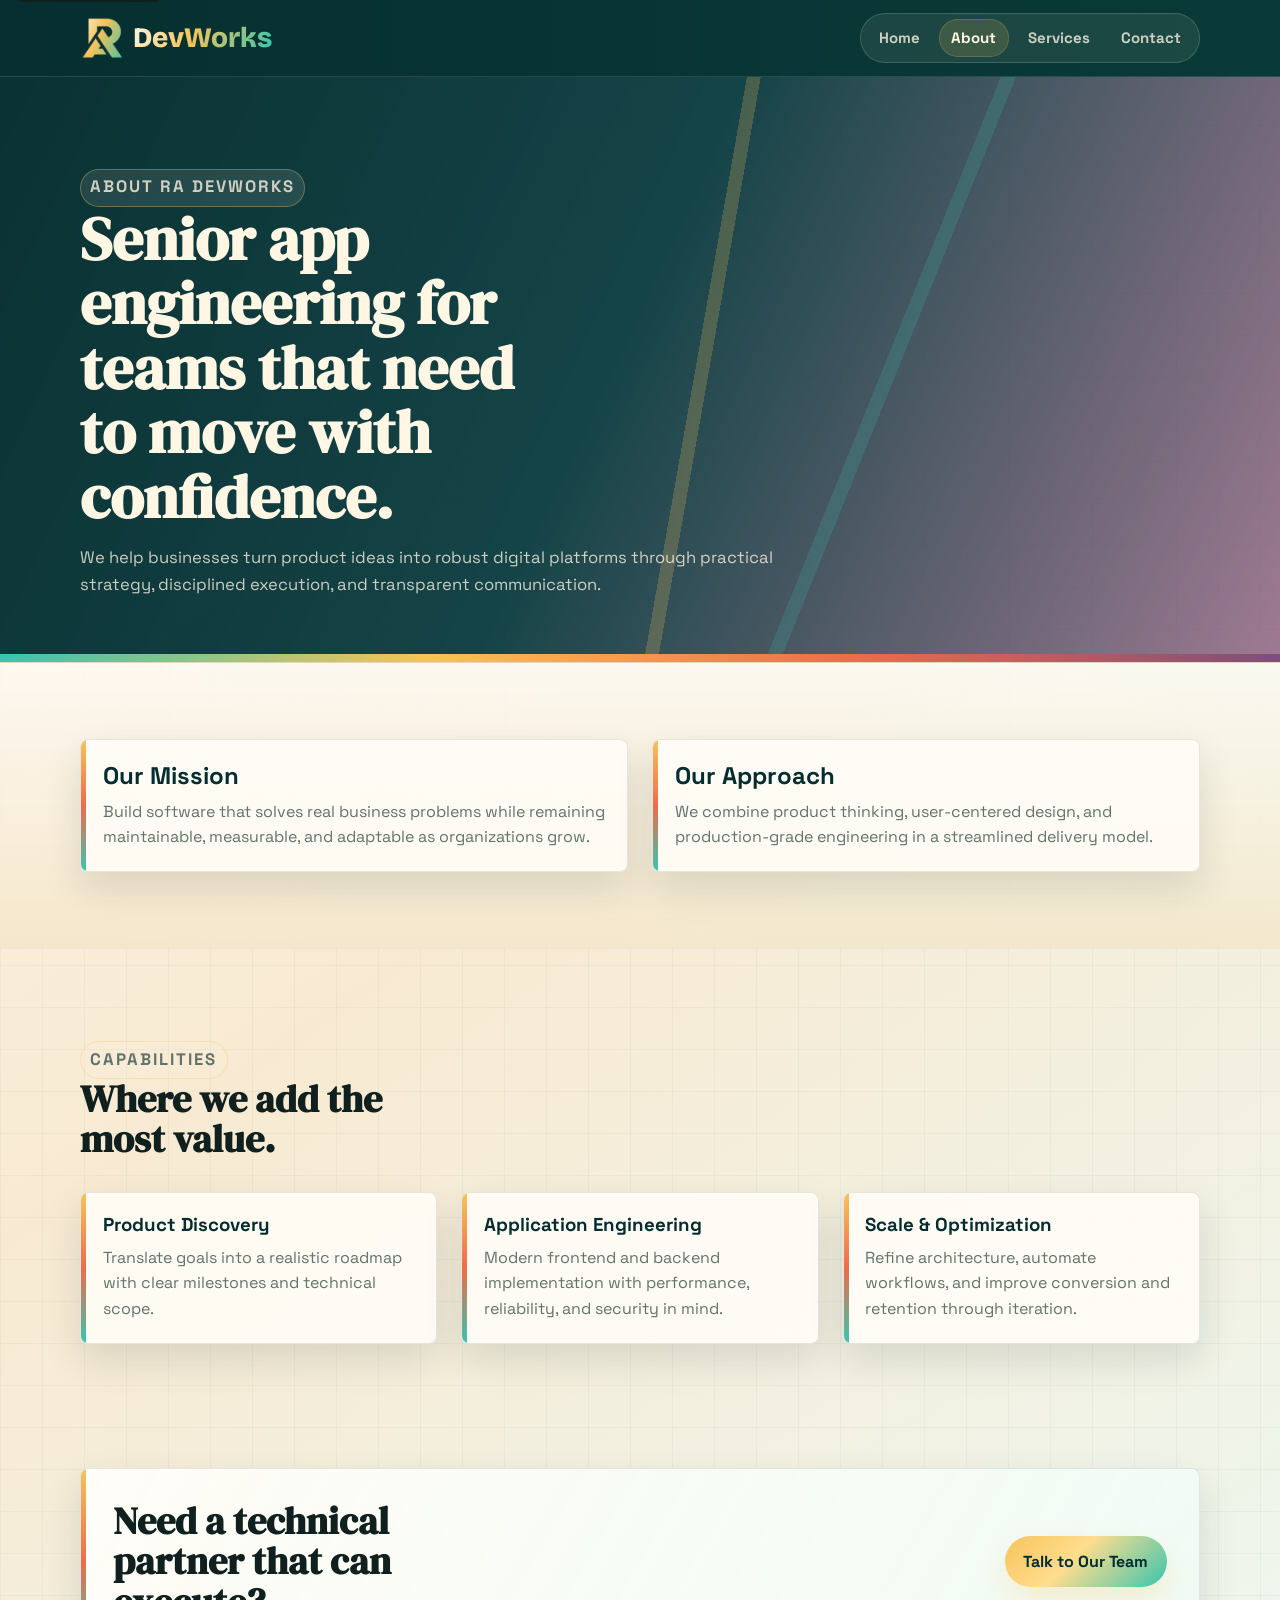
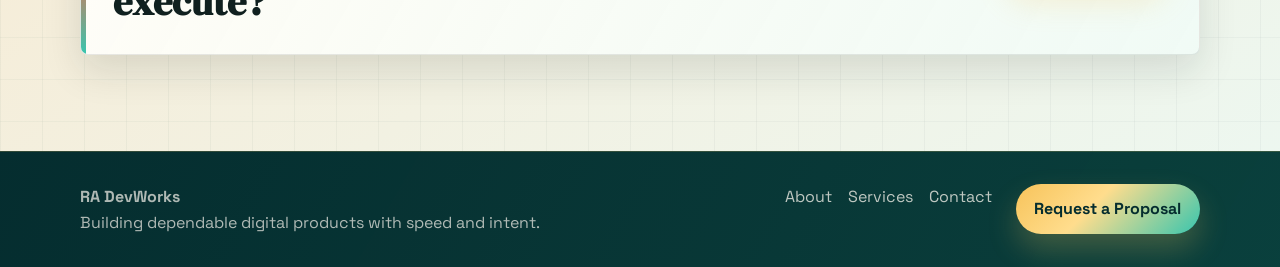
==== commit 3c285228: "Updated theme" ====
--- a/about.html
+++ b/about.html
@@ -10,7 +10,7 @@
     <title>About | RA DevWorks</title>
     <link rel="icon" type="image/png" href="assets/logo-transparent.png" />
     <link rel="apple-touch-icon" href="assets/logo-transparent.png" />
-    <meta name="theme-color" content="#0b4f4a" />
+    <meta name="theme-color" content="#052d2f" />
     <link rel="preconnect" href="https://fonts.googleapis.com" />
     <link rel="preconnect" href="https://fonts.gstatic.com" crossorigin />
     <link
--- a/styles.css
+++ b/styles.css
@@ -1,30 +1,31 @@
 :root {
-  --bg: #f8f4ed;
-  --bg-strong: #efe6d7;
-  --surface: #fffdf8;
-  --surface-tint: #f2fbf7;
-  --ink: #142321;
-  --muted: #5f706a;
-  --line: #ddd2c0;
-  --line-strong: #c7b899;
-  --brand: #0b6b5f;
-  --brand-dark: #083f39;
-  --coral: #e85d3f;
-  --gold: #f4b942;
-  --plum: #6f3e68;
-  --sea: #3bb8a4;
-  --brand-logo-color: #0b6b5f;
-  --brand-text-solid: #083f39;
-  --brand-text-gradient: linear-gradient(115deg, #083f39 0%, #0b7a69 52%, #e85d3f 100%);
-  --brand-gradient: linear-gradient(135deg, #083f39 0%, #0b7a69 48%, #e85d3f 100%);
+  --bg: #fff7ea;
+  --bg-strong: #efe2c9;
+  --surface: #fffdf7;
+  --surface-tint: #eefaf5;
+  --ink: #10201f;
+  --muted: #61736c;
+  --line: #ddcdb2;
+  --line-strong: #bea675;
+  --brand: #0b7d6d;
+  --brand-dark: #052d2f;
+  --coral: #ef6b4b;
+  --gold: #f7c35a;
+  --plum: #7d4e78;
+  --sea: #38c5ae;
+  --cream: #fff6e4;
+  --brand-logo-color: #0b7d6d;
+  --brand-text-solid: #073a38;
+  --brand-text-gradient: linear-gradient(115deg, #fff6e4 0%, #f7c35a 42%, #38c5ae 100%);
+  --brand-gradient: linear-gradient(135deg, #063338 0%, #0b7d6d 46%, #ef6b4b 100%);
   --display: "DM Serif Display", Georgia, serif;
   --body: "Space Grotesk", "Trebuchet MS", sans-serif;
   --brand-type: "Bricolage Grotesque", "Space Grotesk", "Trebuchet MS", sans-serif;
   --radius-lg: 8px;
   --radius-md: 8px;
   --radius-sm: 6px;
-  --shadow-soft: 0 14px 34px rgba(20, 35, 33, 0.1);
-  --shadow-strong: 0 20px 54px rgba(20, 35, 33, 0.18);
+  --shadow-soft: 0 16px 38px rgba(16, 32, 31, 0.12);
+  --shadow-strong: 0 24px 66px rgba(5, 45, 47, 0.26);
   --max-width: 1120px;
   --space-1: 0.5rem;
   --space-2: 0.75rem;
@@ -51,10 +52,10 @@
   font-family: var(--body);
   color: var(--ink);
   background:
-    linear-gradient(90deg, rgba(8, 63, 57, 0.045) 1px, transparent 1px),
-    linear-gradient(0deg, rgba(8, 63, 57, 0.04) 1px, transparent 1px),
-    linear-gradient(145deg, #fffaf1 0%, #f5efe3 48%, #edf7f2 100%);
-  background-size: 44px 44px, 44px 44px, auto;
+    linear-gradient(90deg, rgba(5, 45, 47, 0.04) 1px, transparent 1px),
+    linear-gradient(0deg, rgba(5, 45, 47, 0.035) 1px, transparent 1px),
+    linear-gradient(145deg, #fff9ed 0%, #f8ead2 45%, #ecf8f2 100%);
+  background-size: 42px 42px, 42px 42px, auto;
   line-height: 1.6;
 }
 
@@ -92,9 +93,11 @@
   position: sticky;
   top: 0;
   z-index: 100;
-  border-bottom: 1px solid rgba(20, 35, 33, 0.1);
-  background: rgba(255, 253, 248, 0.88);
-  backdrop-filter: blur(14px);
+  border-bottom: 1px solid rgba(255, 246, 228, 0.12);
+  background:
+    linear-gradient(90deg, rgba(5, 45, 47, 0.93), rgba(8, 58, 55, 0.9)),
+    rgba(5, 45, 47, 0.9);
+  backdrop-filter: blur(16px);
 }
 
 .header-inner {
@@ -118,7 +121,7 @@
   display: inline-block;
   flex: 0 0 auto;
   background: var(--brand-text-gradient);
-  filter: drop-shadow(0 8px 12px rgba(11, 107, 95, 0.18));
+  filter: drop-shadow(0 8px 12px rgba(247, 195, 90, 0.22));
   -webkit-mask-image: url("assets/logo-transparent.png");
   -webkit-mask-repeat: no-repeat;
   -webkit-mask-position: center;
@@ -140,7 +143,7 @@
   font-family: var(--brand-type);
   font-size: clamp(1.35rem, 2.2vw, 1.85rem);
   line-height: 1;
-  color: var(--brand-text-solid);
+  color: var(--cream);
 }
 
 @supports (-webkit-background-clip: text) or (background-clip: text) {
@@ -157,15 +160,15 @@
   align-items: center;
   gap: 0.4rem;
   padding: 0.35rem;
-  border: 1px solid rgba(20, 35, 33, 0.08);
+  border: 1px solid rgba(255, 246, 228, 0.16);
   border-radius: 999px;
-  background: rgba(255, 255, 255, 0.6);
+  background: rgba(255, 246, 228, 0.08);
 }
 
 .site-nav a {
   padding: 0.42rem 0.78rem;
   border-radius: 999px;
-  color: var(--muted);
+  color: rgba(255, 246, 228, 0.78);
   font-size: 0.94rem;
   font-weight: 700;
   transition:
@@ -177,18 +180,18 @@
 .site-nav a:hover,
 .site-nav a:focus-visible,
 .site-nav a.active {
-  color: var(--ink);
-  background: #ffffff;
-  box-shadow: 0 8px 18px rgba(20, 35, 33, 0.08);
+  color: var(--cream);
+  background: rgba(247, 195, 90, 0.15);
+  box-shadow: inset 0 0 0 1px rgba(247, 195, 90, 0.2);
 }
 
 .menu-toggle {
   display: none;
   width: 44px;
   height: 44px;
-  border: 1px solid var(--line);
+  border: 1px solid rgba(255, 246, 228, 0.2);
   border-radius: var(--radius-sm);
-  background: var(--surface);
+  background: rgba(255, 246, 228, 0.1);
   cursor: pointer;
   align-items: center;
   justify-content: center;
@@ -200,7 +203,7 @@
   width: 19px;
   height: 2px;
   border-radius: 2px;
-  background: var(--ink);
+  background: var(--cream);
 }
 
 .section {
@@ -210,20 +213,33 @@
 .hero {
   position: relative;
   overflow: clip;
-  background:
-    linear-gradient(135deg, rgba(255, 253, 248, 0.86) 0%, rgba(242, 251, 247, 0.9) 58%, rgba(255, 244, 224, 0.92) 100%),
-    repeating-linear-gradient(120deg, rgba(11, 107, 95, 0.07) 0 1px, transparent 1px 18px);
+  color: var(--cream);
+  background:
+    linear-gradient(115deg, rgba(5, 45, 47, 0.98) 0%, rgba(6, 57, 62, 0.94) 48%, rgba(125, 78, 120, 0.72) 100%),
+    repeating-linear-gradient(120deg, rgba(255, 246, 228, 0.08) 0 1px, transparent 1px 19px);
 }
 
 .hero::before {
   content: "";
   position: absolute;
+  inset: 0;
+  background:
+    linear-gradient(100deg, transparent 0 54%, rgba(247, 195, 90, 0.22) 54% 55%, transparent 55%),
+    linear-gradient(112deg, transparent 0 66%, rgba(56, 197, 174, 0.18) 66% 67%, transparent 67%);
+  pointer-events: none;
+}
+
+.hero::after {
+  content: "";
+  position: absolute;
   inset: auto 0 0;
-  height: 7px;
-  background: linear-gradient(90deg, var(--brand), var(--gold), var(--coral), var(--plum));
+  height: 8px;
+  background: linear-gradient(90deg, var(--sea), var(--gold), var(--coral), var(--plum));
 }
 
 .hero-grid {
+  position: relative;
+  z-index: 1;
   display: grid;
   gap: var(--space-6);
   align-items: center;
@@ -244,8 +260,9 @@
 }
 
 .hero-copy h1 {
-  max-width: 12ch;
+  max-width: 13ch;
   font-size: clamp(2.6rem, 6vw, 5.4rem);
+  text-shadow: 0 18px 42px rgba(0, 0, 0, 0.22);
 }
 
 .section-heading h1 {
@@ -267,14 +284,23 @@
   font-size: 1.04rem;
 }
 
+.hero .hero-text,
+.hero .section-heading p {
+  color: rgba(255, 246, 228, 0.78);
+}
+
+.hero .section-heading h1 {
+  color: var(--cream);
+}
+
 .eyebrow {
   width: fit-content;
   margin: 0 0 0.75rem;
   padding: 0.28rem 0.58rem;
-  border: 1px solid rgba(11, 107, 95, 0.18);
+  border: 1px solid rgba(247, 195, 90, 0.34);
   border-radius: 999px;
-  background: rgba(255, 253, 248, 0.75);
-  color: var(--brand-dark);
+  background: rgba(255, 246, 228, 0.1);
+  color: var(--gold);
   text-transform: uppercase;
   letter-spacing: 0.12em;
   font-size: 0.72rem;
@@ -299,40 +325,63 @@
   cursor: pointer;
   font: inherit;
   font-weight: 800;
+  box-shadow: none;
   transition:
     transform var(--ease),
     box-shadow var(--ease),
     background var(--ease);
 }
 
+.btn:disabled {
+  cursor: not-allowed;
+  opacity: 0.72;
+  transform: none;
+}
+
 .btn:hover,
 .btn:focus-visible {
   transform: translateY(-2px);
 }
 
 .btn-primary {
-  color: #fff;
+  color: #052d2f;
   background: var(--brand-gradient);
-  box-shadow: 0 12px 24px rgba(11, 107, 95, 0.18);
+  background: linear-gradient(135deg, var(--gold), #ffdd8d 42%, var(--sea));
+  box-shadow: 0 15px 30px rgba(247, 195, 90, 0.24);
 }
 
 .btn-secondary {
-  border: 1px solid var(--line);
-  color: var(--brand-dark);
-  background: rgba(255, 253, 248, 0.85);
+  border: 1px solid rgba(255, 246, 228, 0.28);
+  color: var(--cream);
+  background: rgba(255, 246, 228, 0.08);
+  backdrop-filter: blur(10px);
 }
 
 .hero-panel {
   position: relative;
   overflow: hidden;
-  border: 1px solid rgba(20, 35, 33, 0.12);
+  border: 1px solid rgba(255, 246, 228, 0.16);
   border-radius: var(--radius-lg);
-  background: #102421;
+  background:
+    linear-gradient(150deg, rgba(255, 246, 228, 0.12), rgba(56, 197, 174, 0.06)),
+    #08292c;
   color: #f8f4ed;
   box-shadow: var(--shadow-strong);
 }
 
+.hero-panel::before {
+  content: "";
+  position: absolute;
+  inset: 0;
+  background:
+    linear-gradient(90deg, transparent 0 22%, rgba(247, 195, 90, 0.08) 22% 23%, transparent 23%),
+    linear-gradient(180deg, transparent 0 58%, rgba(239, 107, 75, 0.1) 58% 59%, transparent 59%);
+  pointer-events: none;
+}
+
 .panel-header {
+  position: relative;
+  z-index: 1;
   display: flex;
   gap: 0.45rem;
   padding: 1rem 1.1rem;
@@ -356,12 +405,16 @@
 }
 
 .panel-title {
+  position: relative;
+  z-index: 1;
   margin: 0;
   padding: 1.2rem 1.2rem 0;
   font-weight: 800;
 }
 
 .panel-screen {
+  position: relative;
+  z-index: 1;
   margin: 1rem 1.2rem 0;
   display: grid;
   gap: 0.55rem;
@@ -373,25 +426,27 @@
   justify-content: space-between;
   gap: 1rem;
   padding: 0.78rem 0.85rem;
-  border: 1px solid rgba(255, 255, 255, 0.1);
+  border: 1px solid rgba(255, 246, 228, 0.12);
   border-radius: var(--radius-sm);
-  background: rgba(255, 255, 255, 0.06);
+  background: rgba(255, 246, 228, 0.07);
   color: rgba(248, 244, 237, 0.76);
 }
 
 .panel-row strong {
-  color: #fff;
+  color: var(--gold);
   font-size: 0.9rem;
 }
 
 .metric-list {
+  position: relative;
+  z-index: 1;
   list-style: none;
   margin: 1.2rem 0 0;
   padding: 1.1rem 1.2rem 1.2rem;
   display: grid;
   grid-template-columns: repeat(3, minmax(0, 1fr));
   gap: 0.8rem;
-  border-top: 1px solid rgba(255, 255, 255, 0.1);
+  border-top: 1px solid rgba(255, 246, 228, 0.12);
 }
 
 .metric-list li {
@@ -400,7 +455,7 @@
 
 .metric-list strong {
   display: block;
-  color: #fff;
+  color: #fff8ea;
   font-size: clamp(1.25rem, 3vw, 1.7rem);
   line-height: 1;
 }
@@ -415,8 +470,8 @@
 
 .section-alt {
   background:
-    linear-gradient(180deg, rgba(255, 253, 248, 0.68), rgba(239, 230, 215, 0.7)),
-    linear-gradient(90deg, rgba(232, 93, 63, 0.08), rgba(11, 107, 95, 0.08));
+    linear-gradient(180deg, rgba(255, 253, 247, 0.82), rgba(245, 232, 204, 0.88)),
+    linear-gradient(90deg, rgba(239, 107, 75, 0.1), rgba(56, 197, 174, 0.1));
   border-block: 1px solid rgba(20, 35, 33, 0.08);
 }
 
@@ -438,21 +493,45 @@
 .card,
 .service-card,
 .cta-panel {
+  position: relative;
+  overflow: hidden;
   border: 1px solid rgba(20, 35, 33, 0.1);
   border-radius: var(--radius-lg);
   background: rgba(255, 253, 248, 0.88);
   box-shadow: var(--shadow-soft);
 }
 
+.card::before,
+.service-card::before,
+.cta-panel::before {
+  content: "";
+  position: absolute;
+  inset: 0 auto 0 0;
+  width: 5px;
+  background: linear-gradient(180deg, var(--gold), var(--coral), var(--sea));
+}
+
 .card,
 .service-card {
   padding: 1.35rem;
+  transition:
+    transform var(--ease),
+    box-shadow var(--ease),
+    border-color var(--ease);
+}
+
+.card:hover,
+.service-card:hover {
+  transform: translateY(-4px);
+  border-color: rgba(11, 125, 109, 0.28);
+  box-shadow: 0 22px 44px rgba(16, 32, 31, 0.16);
 }
 
 .card h3,
 .service-card h2,
 .card h2 {
   margin: 0 0 0.55rem;
+  color: var(--brand-dark);
   line-height: 1.16;
 }
 
@@ -482,7 +561,10 @@
   padding: 1rem 1rem 1rem 3.6rem;
   border: 1px solid rgba(20, 35, 33, 0.1);
   border-radius: var(--radius-lg);
-  background: rgba(255, 253, 248, 0.88);
+  background:
+    linear-gradient(90deg, rgba(255, 253, 248, 0.96), rgba(238, 250, 245, 0.86)),
+    rgba(255, 253, 248, 0.88);
+  box-shadow: 0 10px 24px rgba(16, 32, 31, 0.08);
 }
 
 .process-list li::before {
@@ -490,7 +572,7 @@
   position: absolute;
   left: 1rem;
   top: 1rem;
-  color: var(--coral);
+  color: var(--brand);
   font-weight: 800;
 }
 
@@ -498,8 +580,8 @@
   padding: var(--space-4) var(--space-5);
   border-radius: var(--radius-lg);
   background:
-    linear-gradient(135deg, rgba(8, 63, 57, 0.96), rgba(11, 107, 95, 0.95)),
-    linear-gradient(90deg, rgba(244, 185, 66, 0.18), rgba(232, 93, 63, 0.18));
+    linear-gradient(135deg, rgba(5, 45, 47, 0.98), rgba(11, 125, 109, 0.92)),
+    linear-gradient(90deg, rgba(247, 195, 90, 0.18), rgba(239, 107, 75, 0.18));
   color: #fff;
   font-size: 1.08rem;
   font-weight: 800;
@@ -516,12 +598,19 @@
   color: var(--muted);
 }
 
+.service-card li::marker {
+  color: var(--coral);
+}
+
 .service-card li + li {
   margin-top: 0.45rem;
 }
 
 .cta-panel {
   padding: var(--space-5);
+  background:
+    linear-gradient(120deg, rgba(255, 253, 247, 0.95), rgba(238, 250, 245, 0.86)),
+    var(--surface);
   display: flex;
   align-items: center;
   justify-content: space-between;
@@ -529,6 +618,10 @@
   flex-wrap: wrap;
 }
 
+.cta-panel .btn-primary {
+  color: var(--brand-dark);
+}
+
 .contact-layout {
   display: grid;
   gap: var(--space-4);
@@ -553,9 +646,9 @@
 select {
   width: 100%;
   padding: 0.78rem 0.85rem;
-  border: 1px solid var(--line);
+  border: 1px solid rgba(190, 166, 117, 0.7);
   border-radius: var(--radius-sm);
-  background: #fffefa;
+  background: rgba(255, 253, 247, 0.94);
   color: var(--ink);
   font: inherit;
   transition:
@@ -575,7 +668,7 @@
 .btn:focus-visible,
 .menu-toggle:focus-visible,
 .site-nav a:focus-visible {
-  outline: 3px solid rgba(244, 185, 66, 0.52);
+  outline: 3px solid rgba(247, 195, 90, 0.52);
   outline-offset: 2px;
 }
 
@@ -583,7 +676,7 @@
 textarea:focus,
 select:focus {
   border-color: var(--brand);
-  box-shadow: 0 0 0 4px rgba(11, 107, 95, 0.1);
+  box-shadow: 0 0 0 4px rgba(11, 125, 109, 0.12);
   background: #fff;
 }
 
@@ -607,6 +700,10 @@
 
 .form-status.success {
   color: var(--brand-dark);
+}
+
+.form-status.error {
+  color: #ba3c2d;
 }
 
 .form-honey {
@@ -630,7 +727,7 @@
 .contact-email {
   display: inline-flex;
   margin-top: 1rem;
-  color: var(--brand-dark);
+  color: var(--brand);
   font-weight: 800;
 }
 
@@ -642,8 +739,10 @@
 .site-footer {
   margin-top: var(--space-6);
   padding-block: var(--space-5);
-  border-top: 1px solid rgba(20, 35, 33, 0.12);
-  background: #142321;
+  border-top: 1px solid rgba(247, 195, 90, 0.18);
+  background:
+    linear-gradient(120deg, rgba(5, 45, 47, 0.98), rgba(9, 65, 62, 0.95)),
+    #10201f;
 }
 
 .footer-grid {
@@ -742,7 +841,10 @@
     flex-direction: column;
     padding: 0.65rem;
     border-radius: var(--radius-lg);
-    background: var(--surface);
+    border-color: rgba(255, 246, 228, 0.16);
+    background:
+      linear-gradient(145deg, rgba(5, 45, 47, 0.98), rgba(8, 58, 55, 0.96)),
+      var(--brand-dark);
     box-shadow: var(--shadow-strong);
   }
 
